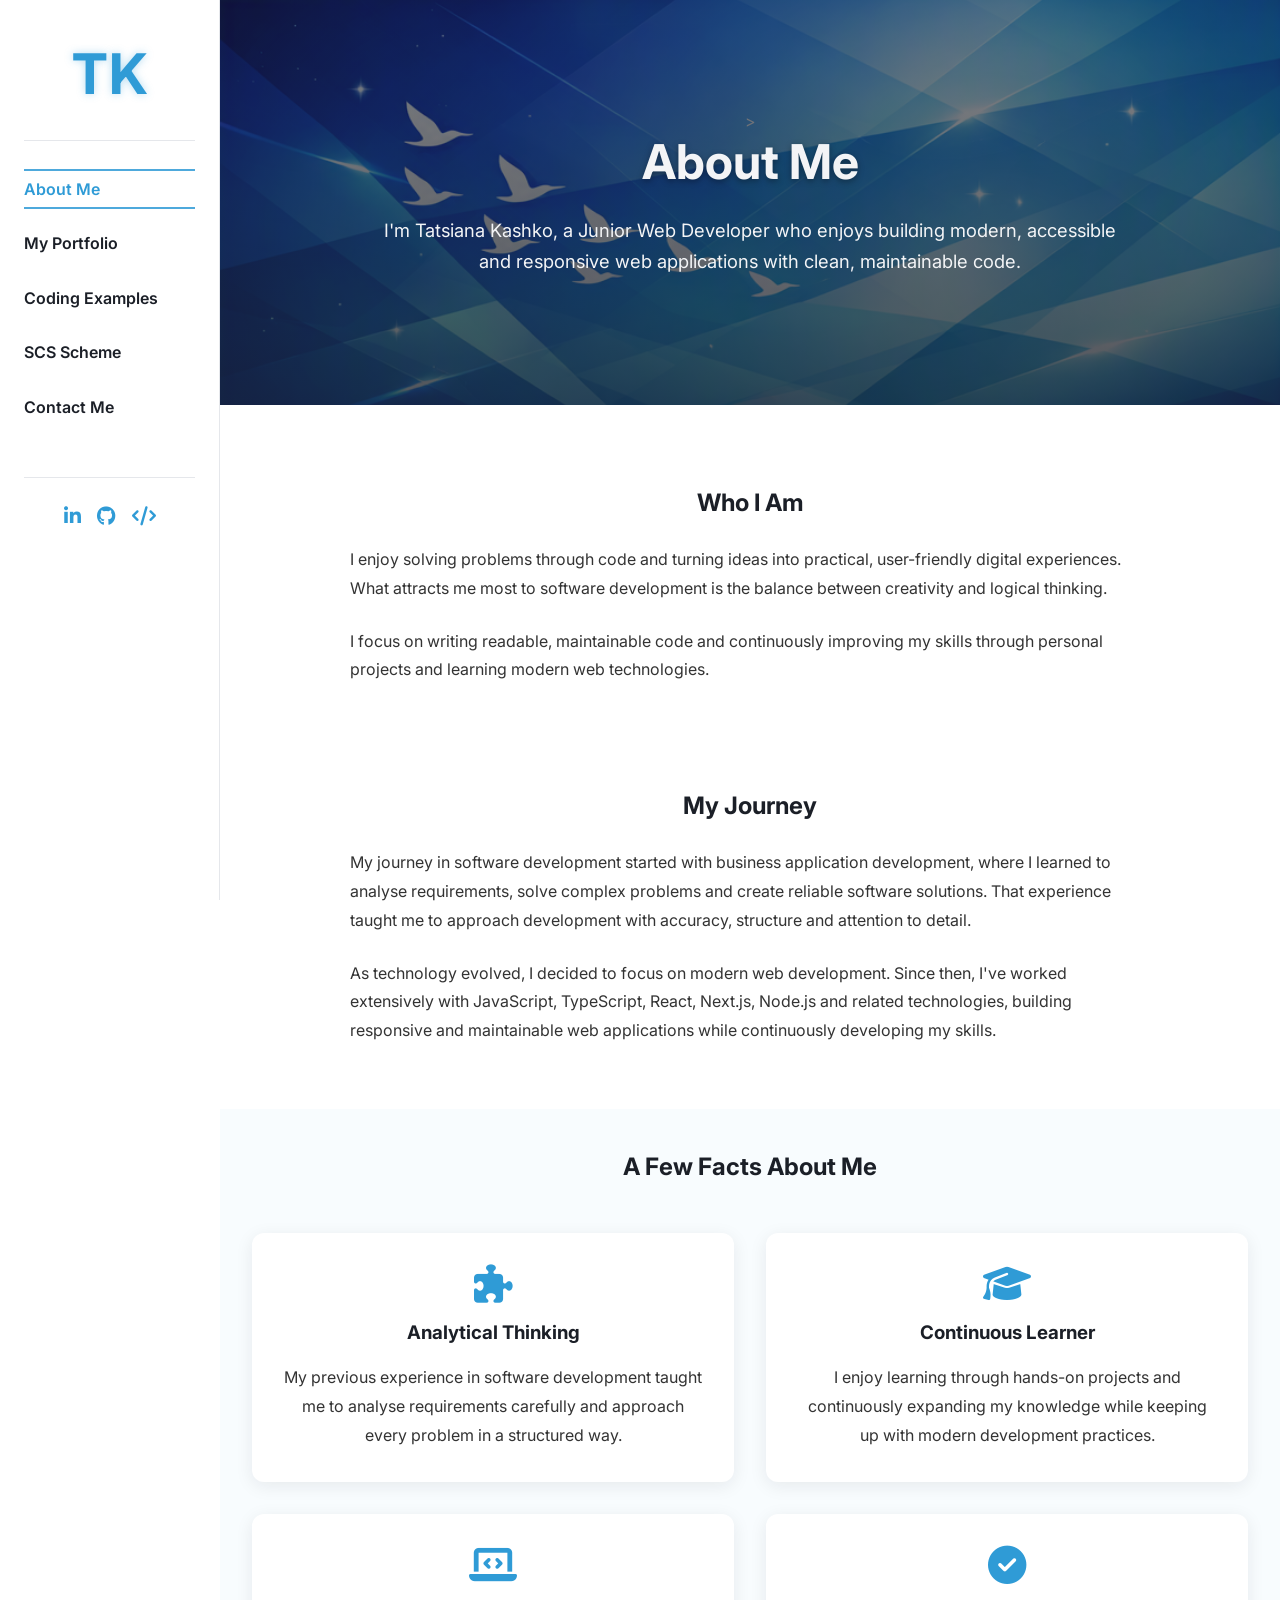
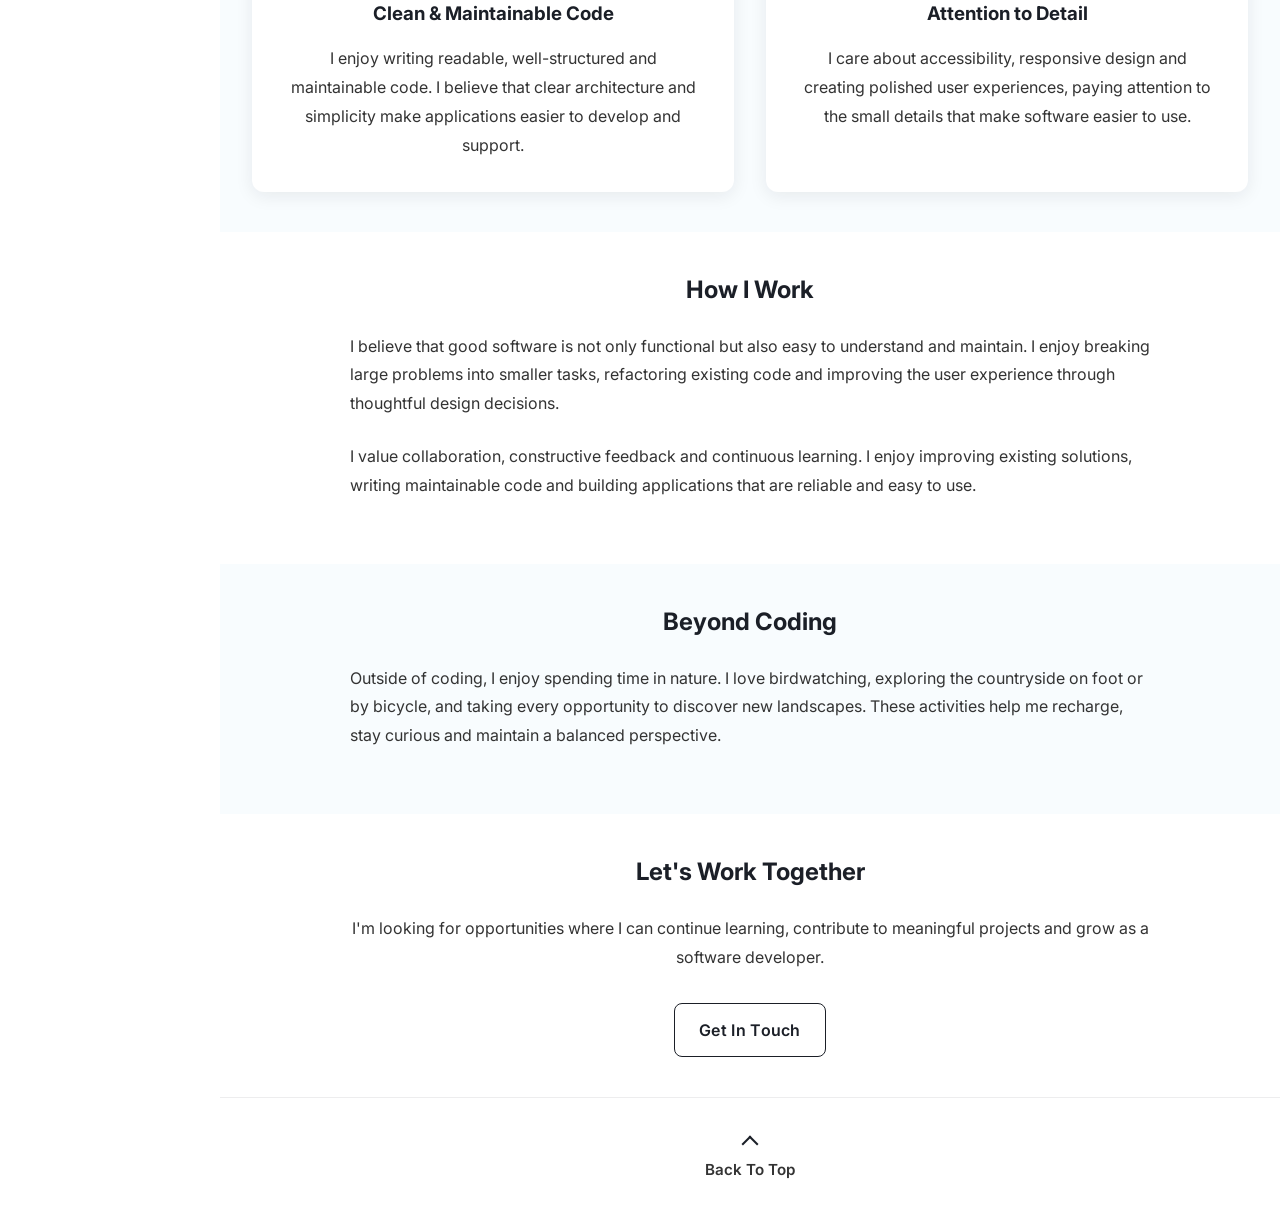
==== about/index.html @ 8c7efff7 "refactor: project paths" ====
<!doctype html>
<html lang="en">
<head>
  <meta charset="UTF-8">
  <meta name="viewport"
        content="width=device-width, initial-scale=1.0">
  <title>About Me – Tatsiana Kashko</title>

  <link rel="preconnect" href="https://fonts.googleapis.com">
  <link rel="preconnect" href="https://fonts.gstatic.com" crossorigin>
  <link href="https://fonts.googleapis.com/css2?family=Inter:wght@400;600;700&display=swap" rel="stylesheet">
  <link rel="stylesheet" href="https://cdnjs.cloudflare.com/ajax/libs/font-awesome/6.5.0/css/all.min.css">
  <link rel="stylesheet" href="../css/main.css">

  <link rel="apple-touch-icon" sizes="180x180" href="../assets/icons/apple-touch-icon.png">
  <link rel="icon" type="image/png" sizes="32x32" href="../assets/icons/favicon-32x32.png">
  <link rel="icon" type="image/png" sizes="16x16" href="../assets/icons/favicon-16x16.png">
  <link rel="manifest" href="../assets/icons/site.webmanifest">
</head>

<body id="top">

<input type="checkbox" id="menu-toggle" class="menu-checkbox" hidden>

<label for="menu-toggle"
       class="burger"
       aria-label="Toggle menu">
  <span class="burger__line"></span>
</label>

<aside class="side-menu">

  <div class="side-menu__branding">
    <a href="../"
       class="side-menu__logo"
       aria-label="Home">TK</a>
  </div>

  <nav class="main-nav">
    <ul>
      <li><a href="./" aria-current="page" class="active">About Me</a></li>
      <li><a href="../#portfolio">My Portfolio</a></li>
      <li><a href="../coding-examples/">Coding Examples</a></li>
      <li><a href="../scs-scheme/">SCS Scheme</a></li>
      <li><a href="../#contact">Contact Me</a></li>
    </ul>
  </nav>

  <div class="social-links">
    <a href="https://www.linkedin.com/in/tatsiana-kashko/"
       target="_blank"
       rel="noopener noreferrer"
       aria-label="LinkedIn">
      <i class="fa-brands fa-linkedin-in" aria-hidden="true"></i>
    </a>

    <a href="https://github.com/feafania"
       target="_blank"
       rel="noopener noreferrer"
       aria-label="GitHub">
      <i class="fa-brands fa-github" aria-hidden="true"></i>
    </a>

    <a href="https://www.codewars.com/users/feafania"
       target="_blank"
       rel="noopener noreferrer"
       aria-label="Codewars">
      <i class="fa-solid fa-code" aria-hidden="true"></i>
    </a>
  </div>

</aside>

<main class="content">

  <section class="hero hero--page" aria-labelledby="about-title">>
    <div class="hero__inner">
      <h1 id="about-title">About Me</h1>
      <p>
        I'm Tatsiana Kashko, a Junior Web Developer who enjoys building
        modern, accessible and responsive web applications with clean,
        maintainable code.
      </p>
    </div>
  </section>

  <section class="about">
    <div class="container">
      <h2>Who I Am</h2>
      <p>
        I enjoy solving problems through code and turning ideas into practical,
        user-friendly digital experiences. What attracts me most to software
        development is the balance between creativity and logical thinking.
      </p>
      <p>
        I focus on writing readable, maintainable code and continuously
        improving my skills through personal projects and learning modern web
        technologies.
      </p>
    </div>
  </section>

  <section class="about__section">
    <div class="container">
      <h2>My Journey</h2>
      <p>
        My journey in software development started with business application
        development, where I learned to analyse requirements, solve complex problems
        and create reliable software solutions. That experience taught me to approach
        development with accuracy, structure and attention to detail.
      </p>
      <p>
        As technology evolved, I decided to focus on modern web development. Since
        then, I've worked extensively with JavaScript, TypeScript, React, Next.js,
        Node.js and related technologies, building responsive and maintainable web
        applications while continuously developing my skills.
      </p>
    </div>
  </section>

  <section class="about__section">
    <div class="container">
      <h2>A Few Facts About Me</h2>
      <div class="about__facts" role="list">
        <article class="fact-card" role="listitem">
          <i class="fa-solid fa-puzzle-piece" aria-hidden="true"></i>
          <h3>Analytical Thinking</h3>
          <p>
            My previous experience in software development taught me
            to analyse requirements carefully and approach every problem in a structured way.
          </p>
        </article>

        <article class="fact-card" role="listitem">
          <i class="fa-solid fa-graduation-cap" aria-hidden="true"></i>
          <h3>Continuous Learner</h3>
          <p>
            I enjoy learning through hands-on projects and continuously
            expanding my knowledge while keeping up with modern development practices.
          </p>
        </article>

        <article class="fact-card" role="listitem">
          <i class="fa-solid fa-laptop-code" aria-hidden="true"></i>
          <h3>Clean & Maintainable Code</h3>
          <p>
            I enjoy writing readable, well-structured and maintainable code.
            I believe that clear architecture and simplicity make applications easier
            to develop and support.
          </p>
        </article>

        <article class="fact-card" role="listitem">
          <i class="fa-solid fa-circle-check" aria-hidden="true"></i>
          <h3>Attention to Detail</h3>
          <p>
            I care about accessibility, responsive design and creating
            polished user experiences, paying attention to the small
            details that make software easier to use.
          </p>
        </article>
      </div>
    </div>
  </section>

  <section class="about__section">
    <div class="container">
      <h2>How I Work</h2>
      <p>
        I believe that good software is not only functional but also easy to
        understand and maintain. I enjoy breaking large problems into smaller
        tasks, refactoring existing code and improving the user experience
        through thoughtful design decisions.
      </p>
      <p>
        I value collaboration, constructive feedback and continuous learning.
        I enjoy improving existing solutions, writing maintainable code
        and building applications that are reliable and easy to use.
      </p>
    </div>
  </section>

  <section class="about__section">
    <div class="container">
      <h2>Beyond Coding</h2>
      <p>
        Outside of coding, I enjoy spending time in nature. I love birdwatching,
        exploring the countryside on foot or by bicycle, and taking every opportunity
        to discover new landscapes. These activities help me recharge, stay curious
        and maintain a balanced perspective.
      </p>
    </div>
  </section>

  <section class="about__section">
    <div class="container">
      <h2>Let's Work Together</h2>
      <p>
        I'm looking for opportunities where I can continue learning,
        contribute to meaningful projects and grow as a software developer.
      </p>
      <a href="../#contact" class="about__cta btn" aria-label="Go to contact section">
        Get In Touch
      </a>
    </div>
  </section>

  <footer class="footer">
    <a href="#top" class="back-to-top">
      <span class="back-to-top__arrow  scroll-arrow scroll-arrow--up" aria-hidden="true"></span>
      <span>Back To Top</span>
    </a>
  </footer>

</main>

</body>
</html>
---- css/main.css ----
/* BREAKPOINTS */
/* PATHS */
/* PROJECT CARDS  */
/* TRANSITION  */
/* PORTFOLIO */
.contact__form label, .menu-checkbox {
  position: absolute;
  width: 1px;
  height: 1px;
  padding: 0;
  margin: -1px;
  overflow: hidden;
  clip-path: inset(50%);
  white-space: nowrap;
  border: 0;
}

.burger__line, .burger__line::before, .burger__line::after {
  width: 22px;
  height: 2px;
  background-color: #2f9bd6;
  border-radius: 2px;
  transition: all 0.3s ease;
}

.hero__inner h1, .hero__inner h2 {
  text-shadow: 0 2px 6px rgba(0, 0, 0, 0.35);
}

.coding-examples, .hero--page .hero__inner {
  opacity: 0;
  transform: translateY(10px);
  animation: fade-in-up 0.6s ease forwards;
}

.btn:focus-visible, .back-to-top:focus-visible, .view-project-btn:focus-visible, .burger:focus-visible, .scs-card__link:focus-visible, .about__cta:focus-visible, a:focus-visible, button:focus-visible {
  outline: 2px solid #2f9bd6;
  outline-offset: 4px;
}

*,
*::before,
*::after {
  box-sizing: border-box;
}

html {
  font-size: 16px;
  scroll-behavior: smooth;
}

body {
  margin: 0;
  font-family: "Inter", "Roboto", Arial, sans-serif;
  font-optical-sizing: auto;
  font-weight: 400;
  font-style: normal;
  color: #333333;
  line-height: 1.5;
  background-color: #ffffff;
  -webkit-font-smoothing: antialiased;
  -moz-osx-font-smoothing: grayscale;
}
@media (min-width: 768px) {
  body {
    background-color: #ffffff;
  }
}

h1,
h2,
h3 {
  margin: 0 0 0.5em;
  font-weight: 700;
  color: #1b1f27;
}

a {
  color: inherit;
  text-decoration: none;
}

ul {
  list-style: none;
  margin: 0;
  padding: 0;
}

img {
  max-width: 100%;
  display: block;
}

button {
  border: none;
  background: none;
  padding: 0;
  cursor: pointer;
  font: inherit;
}

.side-menu {
  position: fixed;
  top: 0;
  left: 0;
  width: 220px;
  height: 100vh;
  background-color: #ffffff;
  backdrop-filter: blur(6px);
  border-right: 1px solid #e5e7eb;
  display: flex;
  flex-direction: column;
  align-items: stretch;
  padding: 2rem 1.5rem;
  overflow-y: auto;
  z-index: 100;
  opacity: 0;
  transform: translateX(-100%);
  transition: transform 0.3s ease, opacity 0.3s ease;
}
@media (min-width: 576px) {
  .side-menu {
    opacity: 1;
    transform: translateX(0);
  }
}
.side-menu__branding {
  margin-bottom: 2rem;
  padding-bottom: 1.5rem;
  border-bottom: 1px solid #e5e7eb;
  text-align: center;
}
.side-menu__branding a {
  margin-top: 2rem;
  display: inline-block;
  font-size: 2.5rem;
  font-weight: 700;
  color: #2f9bd6;
  letter-spacing: 1px;
  text-shadow: 0 0 8px rgba(47, 155, 214, 0.35);
}
@media (min-width: 576px) {
  .side-menu__branding a {
    margin-top: 0;
    font-size: 3.5rem;
  }
}

.menu-checkbox:checked ~ .side-menu {
  opacity: 1;
  transform: translateX(0);
}

.content {
  background-color: #ffffff;
}
@media (min-width: 576px) {
  .content {
    margin-left: 220px;
  }
}

.hero {
  position: relative;
  overflow: hidden;
  min-height: 100vh;
  display: flex;
  flex-direction: column;
  align-items: center;
  justify-content: center;
  text-align: center;
  padding: 1.5rem;
  color: #f3f4f6;
  background-color: #1b1f27;
  background-image: url("../assets/images/hero-cold-geometry-mobile.png");
  background-attachment: scroll;
  background-size: cover;
  background-position: center;
  background-repeat: no-repeat;
  transition: background-image 0.3s ease-in-out;
}
@media (min-width: 576px) {
  .hero {
    background-image: url("../assets/images/hero-cold-geometry-desktop.png");
  }
}
@media (min-width: 992px) {
  .hero {
    background-image: url("../assets/images/hero-cold-geometry-wide.png");
    background-attachment: fixed;
  }
}
@media (min-width: 1200px) {
  .hero {
    background-image: url("../assets/images/hero-cold-geometry-4k.png");
  }
}
.hero::after {
  content: "";
  position: absolute;
  inset: 0;
  background: linear-gradient(to bottom, rgba(27, 31, 39, 0.55), rgba(27, 31, 39, 0.75));
  z-index: 0;
}
.hero__inner {
  position: relative;
  z-index: 1;
  max-width: 60rem;
}
.hero__inner h1 {
  font-size: 1.75rem;
  line-height: 1.2;
  color: #f3f4f6;
}
@media (min-width: 768px) {
  .hero__inner h1 {
    font-size: 2.5rem;
  }
}
@media (min-width: 992px) {
  .hero__inner h1 {
    font-size: 3rem;
  }
}
.hero__inner h2 {
  font-weight: 400;
  font-size: 1.1rem;
  opacity: 0.9;
  color: #f3f4f6;
}
@media (min-width: 768px) {
  .hero__inner h2 {
    font-size: 1.35rem;
  }
}
.hero__scroll-down {
  position: absolute;
  bottom: 2rem;
  left: 50%;
  transform: translateX(-50%);
  z-index: 2;
  opacity: 0;
  animation: fade-in 0.8s ease 0.8s forwards;
  display: flex;
  flex-direction: column;
  align-items: center;
  gap: 0.5rem;
  transition: opacity 0.25s ease, transform 0.25s ease, color 0.25s ease;
  font-size: 0.9rem;
  color: #f3f4f6;
}
.hero__scroll-down:hover {
  color: #2f9bd6;
  opacity: 1;
  transform: translateX(-50%) translateY(4px);
}
.hero__scroll-down:hover .hero__arrow {
  border-color: #2f9bd6;
  text-shadow: 0 0 10px rgba(47, 155, 214, 0.45);
  animation-duration: 0.5s;
}
.hero--page {
  min-height: 45vh;
  background-attachment: scroll;
}
.hero--page .hero__inner {
  max-width: 48rem;
}
.hero--page .hero__inner h1 {
  font-size: 2rem;
}
@media (min-width: 768px) {
  .hero--page .hero__inner h1 {
    font-size: 3rem;
  }
}
.hero--page .hero__inner p {
  font-size: 1.15rem;
  line-height: 1.7;
}

.portfolio {
  padding-top: 0.75rem;
  padding-bottom: 0.75rem;
}
@media (min-width: 576px) {
  .portfolio {
    padding-top: 1.1rem;
    padding-bottom: 1.1rem;
  }
}
@media (min-width: 768px) {
  .portfolio {
    padding-top: 1.4rem;
    padding-bottom: 1.4rem;
  }
}

.portfolio__grid {
  display: grid;
  grid-template-columns: 1fr;
  gap: 0;
  align-items: start;
}
@media (min-width: 768px) {
  .portfolio__grid {
    grid-template-columns: repeat(2, 1fr);
  }
}
@media (min-width: 1200px) {
  .portfolio__grid {
    grid-template-columns: repeat(3, 1fr);
  }
}

.about, .about__section {
  padding-bottom: 2.5rem;
  padding-inline: 1rem;
}
@media (min-width: 768px) {
  .about, .about__section {
    padding-inline: 2rem;
  }
}
.about h2, .about__section h2 {
  margin-bottom: 1.5rem;
  text-align: center;
}
.about p, .about__section p {
  max-width: 50rem;
  margin: 0 auto 1.5rem;
  line-height: 1.8;
}
.about {
  padding-top: 5rem;
}
.about__section {
  padding-top: 2.5rem;
}
.about__section:nth-of-type(even) {
  background: rgba(47, 155, 214, 0.03);
}
.about__facts {
  display: grid;
  gap: 2rem;
  margin-top: 3rem;
}
@media (min-width: 768px) {
  .about__facts {
    grid-template-columns: repeat(2, 1fr);
  }
}
.about__section:last-of-type {
  text-align: center;
}
.about__section:last-of-type p {
  margin-bottom: 2rem;
}

.fact-card {
  padding: 2rem;
  text-align: center;
  background: #ffffff;
  border-radius: 0.75rem;
  box-shadow: 0 4px 18px rgba(27, 31, 39, 0.08);
  transition: transform 0.25s ease, box-shadow 0.25s ease;
}
.fact-card:hover {
  transform: translateY(-6px);
  box-shadow: 0 10px 24px rgba(27, 31, 39, 0.12);
}
.fact-card i {
  display: block;
  margin-bottom: 1rem;
  font-size: 2.4rem;
  color: #2f9bd6;
}
.fact-card h3 {
  margin-bottom: 1rem;
}
.fact-card p {
  margin-bottom: 0;
  max-width: none;
}

.about__cta {
  display: inline-block;
  padding: 1rem 2.25rem;
  border-radius: 0.75rem;
  background: #2f9bd6;
  color: #ffffff;
  font-weight: 600;
  letter-spacing: 0.3px;
  transition: background 0.25s ease, transform 0.25s ease, box-shadow 0.25s ease;
}
.about__cta:hover {
  background: rgb(38.7771084337, 140.921686747, 196.7228915663);
  transform: translateY(-3px);
  box-shadow: 0 8px 22px rgba(47, 155, 214, 0.25);
}
.contact {
  padding: 1.25rem;
}
@media (min-width: 576px) {
  .contact {
    padding: 1.4rem;
  }
}
@media (min-width: 768px) {
  .contact {
    padding: 1.6rem;
  }
}
@media (min-width: 992px) {
  .contact {
    padding: 1.8rem;
  }
}
.contact__inner {
  display: flex;
  flex-direction: column;
  gap: 2.5rem;
}
@media (min-width: 992px) {
  .contact__inner {
    flex-direction: row;
    gap: 3rem;
    align-items: start;
  }
}
.contact__info {
  flex: 1 1 0;
}
.contact__info h2 {
  font-size: 1.75rem;
  font-weight: 700;
  color: #1b1f27;
  margin-bottom: 1rem;
}
@media (min-width: 768px) {
  .contact__info h2 {
    font-size: 2rem;
  }
}
.contact__info p {
  color: #6b7280;
  line-height: 1.7;
  margin-bottom: 1.5rem;
}
.contact__details {
  display: flex;
  flex-direction: column;
  gap: 1rem;
  margin: 2rem 0;
}
.contact__details a {
  display: inline-flex;
  align-items: center;
  gap: 0.75rem;
  padding: 0.8rem 0.5rem;
  border: 1px solid #e5e7eb;
  border-radius: 0.5rem;
  width: 100%;
}
@media (min-width: 576px) {
  .contact__details a {
    width: fit-content;
  }
}
.contact__details a span {
  overflow-wrap: anywhere;
  word-break: break-word;
}
.contact__details a {
  font-weight: 700;
  font-size: 0.9rem;
}
@media (min-width: 576px) {
  .contact__details a {
    padding: 0.8rem 1rem;
    font-size: 1.05rem;
  }
}
@media (min-width: 992px) {
  .contact__details a {
    padding: 0.8rem 0.5rem;
    font-size: 0.9rem;
  }
}
@media (min-width: 1200px) {
  .contact__details a {
    padding: 0.8rem 1rem;
    font-size: 1.05rem;
  }
}
.contact__details a {
  color: #1b1f27;
  transition: border-color 0.25s ease, color 0.25s ease, box-shadow 0.25s ease;
}
.contact__details a:hover {
  color: #2f9bd6;
  border-color: #2f9bd6;
  box-shadow: 0 0 0 3px rgba(47, 155, 214, 0.15);
}
.contact__details a i {
  width: 1.2rem;
  text-align: center;
  flex-shrink: 0;
}
.contact__form {
  flex: 1 1 0;
}
@media (min-width: 992px) {
  .contact__form {
    flex: 2 0 0;
  }
}
.contact__form {
  display: grid;
  grid-template-columns: 1fr;
  gap: 1.25rem;
}
@media (min-width: 768px) {
  .contact__form {
    grid-template-columns: repeat(2, 1fr);
    column-gap: 1.5rem;
  }
}
@media (min-width: 768px) {
  .contact__form label[for=first-name],
  .contact__form #first-name {
    grid-column: 1/2;
  }
}
@media (min-width: 768px) {
  .contact__form label[for=last-name],
  .contact__form #last-name {
    grid-column: 2/3;
  }
}
.contact__form label[for=email],
.contact__form #email,
.contact__form label[for=subject],
.contact__form #subject,
.contact__form label[for=message],
.contact__form #message,
.contact__form > .btn {
  grid-column: 1/-1;
}
.contact__form input,
.contact__form textarea {
  width: 100%;
  padding: 0.9rem 1rem;
  border: 1px solid #e5e7eb;
  border-radius: 0.5rem;
  font: inherit;
  color: #333333;
  background-color: #ffffff;
  transition: border-color 0.25s ease, box-shadow 0.25s ease;
}
.contact__form input::placeholder,
.contact__form textarea::placeholder {
  color: #6b7280;
}
.contact__form input:focus-visible,
.contact__form textarea:focus-visible {
  outline: none;
  border-color: #2f9bd6;
  box-shadow: 0 0 0 3px rgba(47, 155, 214, 0.15);
}
.contact__form textarea {
  resize: vertical;
  min-height: 8rem;
}
.contact__submit {
  margin-top: 0.5rem;
}
@media (min-width: 576px) {
  .contact__submit {
    justify-self: start;
  }
}

.wrapper {
  padding: 1.25rem;
}
@media (min-width: 576px) {
  .wrapper {
    padding: 1.4rem;
  }
}
@media (min-width: 768px) {
  .wrapper {
    padding: 1.6rem;
  }
}
@media (min-width: 992px) {
  .wrapper {
    padding: 1.8rem;
  }
}

.container {
  width: min(70rem, 100%);
  margin-inline: auto;
}

footer {
  border-top: 1px solid rgba(27, 31, 39, 0.08);
  padding-top: 1.5rem;
  text-align: center;
}

.coding-examples {
  background: rgba(47, 155, 214, 0.03);
  padding-top: 6rem;
  padding-bottom: 6rem;
  padding-inline: 1rem;
}
@media (min-width: 768px) {
  .coding-examples {
    padding-inline: 2rem;
  }
}
@media (min-width: 768px) {
  .coding-examples {
    padding-top: 7rem;
    padding-bottom: 7rem;
  }
}
.coding-examples__placeholder {
  max-width: 44rem;
  margin-inline: auto;
  padding: 3rem 1.5rem;
  text-align: center;
  background: #ffffff;
  border-radius: 1rem;
  box-shadow: 0 6px 24px rgba(27, 31, 39, 0.06);
  transition: transform 0.25s ease, box-shadow 0.25s ease;
}
@media (min-width: 768px) {
  .coding-examples__placeholder {
    padding: 4rem 2rem;
  }
}
.coding-examples__placeholder:hover {
  transform: translateY(-4px);
  box-shadow: 0 10px 28px rgba(27, 31, 39, 0.1);
}
.coding-examples i {
  margin-bottom: 1.5rem;
  font-size: 3rem;
  background: linear-gradient(135deg, #2f9bd6, rgb(110.9036144578, 185.7228915663, 226.5963855422));
  -webkit-background-clip: text;
  color: transparent;
}
.coding-examples h2 {
  margin-bottom: 1.5rem;
  font-size: 1.75rem;
  letter-spacing: 0.5px;
}
.coding-examples p {
  max-width: 36rem;
  margin-inline: auto;
  line-height: 1.8;
  font-size: 1.05rem;
  color: #6b7280;
}

.scs, .scs__section {
  padding-bottom: 2.5rem;
  padding-inline: 1rem;
}
@media (min-width: 768px) {
  .scs, .scs__section {
    padding-inline: 2rem;
  }
}
.scs h2, .scs__section h2 {
  margin-bottom: 1.5rem;
  text-align: center;
}
.scs p, .scs__section p {
  max-width: 50rem;
  margin: 0 auto 1.5rem;
  line-height: 1.8;
}
.scs {
  padding-top: 5rem;
}
.scs__section {
  padding-top: 2.5rem;
  background: rgba(47, 155, 214, 0.04);
}
.scs__cards {
  display: grid;
  gap: 2.5rem;
}
@media (min-width: 1200px) {
  .scs__cards {
    grid-template-columns: repeat(2, minmax(0, 1fr));
    gap: 3rem;
  }
}

.scs-card {
  position: relative;
  padding: 2.5rem;
  display: flex;
  flex-direction: column;
  justify-content: space-between;
  align-items: center;
  background: #ffffff;
  border-radius: 0.75rem;
  box-shadow: 0 6px 24px rgba(27, 31, 39, 0.06);
  transition: transform 0.25s ease, box-shadow 0.25s ease;
}
.scs-card:hover {
  transform: translateY(-8px);
  box-shadow: 0 14px 32px rgba(27, 31, 39, 0.12);
}
.scs-card:focus-within::after {
  content: "";
  position: absolute;
  inset: -4px;
  border: 2px solid #2f9bd6;
  border-radius: 0.75rem;
  pointer-events: none;
}
.scs-card i {
  display: block;
  margin-bottom: 1rem;
  font-size: 2.5rem;
  background: linear-gradient(135deg, #2f9bd6, rgb(110.9036144578, 185.7228915663, 226.5963855422));
  -webkit-background-clip: text;
  color: transparent;
}
.scs-card h3 {
  margin-bottom: 1rem;
  font-size: 1.25rem;
  letter-spacing: 0.3px;
}
.scs-card p {
  max-width: none;
  font-size: 1.05rem;
  color: #6b7280;
}
.scs-card__list {
  margin: 1.5rem 0;
  text-align: center;
  line-height: 1.8;
  font-size: 0.95rem;
  color: #6b7280;
}
@media (min-width: 1200px) {
  .scs-card__list {
    padding-left: 1.25rem;
    text-align: left;
  }
}
.scs-card__list li + li {
  margin-top: 0.5rem;
}
.scs-card__link {
  display: block;
  margin-top: 1rem;
  padding-bottom: 0.15rem;
  border-bottom: 1px solid transparent;
  color: #2f9bd6;
  font-weight: 600;
  font-size: 1rem;
  letter-spacing: 0.3px;
  transition: color 0.25s ease;
}
.scs-card__link:hover {
  color: rgb(36.2578313253, 131.7662650602, 183.9421686747);
  border-color: #2f9bd6;
}
.scs-card__total-score {
  margin-top: auto;
  display: inline-block;
  padding: 0.4rem 0.85rem;
  border-radius: 0.5rem;
  background: #2f9bd6;
  color: #ffffff;
  font-weight: 600;
  font-size: 0.9rem;
  transition: background 0.25s ease, box-shadow 0.25s ease, transform 0.25s ease;
}
.scs-card__total-score:hover {
  background: #45b2f0;
  box-shadow: 0 0 12px rgba(69, 178, 240, 0.45);
  transform: translateY(-2px);
  color: #ffffff;
}

.burger {
  position: fixed;
  top: 1rem;
  left: 1rem;
  z-index: 110;
  width: 40px;
  height: 40px;
  border-radius: 10px;
  background-color: rgba(27, 31, 39, 0.6);
  backdrop-filter: blur(6px);
  display: flex;
  align-items: center;
  justify-content: center;
  cursor: pointer;
  box-shadow: 0 0 12px rgba(47, 155, 214, 0.25);
  transition: background-color 0.25s ease, box-shadow 0.25s ease;
}
@media (min-width: 576px) {
  .burger {
    display: none;
  }
}
.burger:hover {
  background-color: rgba(27, 31, 39, 0.75);
  box-shadow: 0 0 14px rgba(47, 155, 214, 0.35);
}
.burger__line {
  position: relative;
}
.burger__line::before, .burger__line::after {
  content: "";
  position: absolute;
  left: 0;
}
.burger__line::before {
  top: -6px;
}
.burger__line::after {
  top: 6px;
}

.menu-checkbox:checked + .burger .burger__line {
  background-color: transparent;
}
.menu-checkbox:checked + .burger .burger__line::before {
  transform: rotate(45deg) translate(4px, 4px);
}
.menu-checkbox:checked + .burger .burger__line::after {
  transform: rotate(-45deg) translate(4px, -4px);
}

.social-links {
  margin-top: 2rem;
  padding-top: 1.5rem;
  border-top: 1px solid #e5e7eb;
  display: flex;
  justify-content: center;
  gap: 1rem;
}
.social-links a {
  font-size: 1.2rem;
  color: #2f9bd6;
  transition: color 0.2s ease, transform 0.2s ease;
}
.social-links a:hover {
  color: rgb(36.2578313253, 131.7662650602, 183.9421686747);
  transform: translateY(-2px);
}

.main-nav ul li {
  margin-bottom: 1.4rem;
}
.main-nav a {
  font-weight: 600;
  font-size: 1rem;
  color: #1b1f27;
  padding: 0.25rem 0;
  display: inline-block;
  position: relative;
  transition: color 0.25s ease;
}
.main-nav a::after {
  content: "";
  position: absolute;
  left: 0;
  bottom: -3px;
  width: 0;
  height: 2px;
  background-color: #2f9bd6;
  transition: width 0.25s ease;
}
.main-nav a:hover {
  color: #2f9bd6;
}
.main-nav a:hover::after {
  width: 100%;
}
.main-nav a.active {
  width: 100%;
  color: #2f9bd6;
  pointer-events: none;
  cursor: default;
}
.main-nav a.active::before, .main-nav a.active::after {
  content: "";
  position: absolute;
  left: 0;
  width: 100%;
  height: 2px;
  background-color: rgba(47, 155, 214, 0.85);
}
.main-nav a.active::before {
  top: -4px;
}
.main-nav a.active::after {
  bottom: -4px;
}

.view-project-btn {
  display: inline-flex;
  align-items: center;
  gap: 0.55rem;
  padding: 0.55rem 1.1rem 0.55rem 0;
  font-size: 0.9rem;
  font-weight: 600;
  line-height: 1;
  color: #111111;
  background-color: transparent;
  transition: color 0.25s ease, border-color 0.25s ease, transform 0.25s ease;
  position: relative;
  z-index: 2;
}
.view-project-btn i {
  font-size: 1.15em;
  transition: transform 0.25s ease;
}
.view-project-btn:hover {
  color: #2f9bd6;
  border-color: #2f9bd6;
  transform: translateY(-2px);
}
.view-project-btn:hover i {
  transform: translateX(6px);
}
.view-project-btn:active {
  transform: translateY(0);
}
.project-card {
  position: relative;
  overflow: visible;
}
.project-card::after {
  content: "";
  position: absolute;
  inset: 0;
  background: rgba(27, 31, 39, 0.35);
  opacity: 0;
  transition: opacity 0.35s ease;
  pointer-events: none;
}
.project-card {
  transition: box-shadow 0.25s ease, transform 0.25s ease, border-color 0.25s ease;
}
.project-card__inner {
  display: flex;
  flex-direction: column;
  gap: 1rem;
  background-color: #ffffff;
  border-radius: 8px;
  padding: 1.25rem;
}
@media (min-width: 576px) {
  .project-card__inner {
    padding: 1.4rem;
  }
}
@media (min-width: 768px) {
  .project-card__inner {
    padding: 1.6rem;
  }
}
@media (min-width: 992px) {
  .project-card__inner {
    padding: 1.8rem;
  }
}
.project-card__media {
  width: 100%;
  aspect-ratio: 8/5;
  overflow: hidden;
  border-radius: 8px;
}
.project-card img {
  width: 100%;
  height: 100%;
  object-fit: cover;
  display: block;
  transition: transform 0.25s ease, filter 0.25s ease;
}
.project-card h3 {
  min-height: 1.4rem;
  font-size: 1.05rem;
  font-weight: 600;
  color: #1b1f27;
  margin: 0;
}
@media (min-width: 576px) {
  .project-card h3 {
    font-size: 1.1rem;
  }
}
@media (min-width: 768px) {
  .project-card h3 {
    font-size: 1.15rem;
  }
}
@media (min-width: 992px) {
  .project-card h3 {
    font-size: 1.2rem;
  }
}
.project-card:hover::after {
  opacity: 1;
}
.project-card:hover img {
  transform: scale(1.03);
}

.back-to-top {
  display: inline-flex;
  flex-direction: column;
  align-items: center;
  justify-content: center;
  gap: 0.6rem;
  margin: 1rem auto 2rem;
  position: relative;
  z-index: 2;
  font-size: 0.95rem;
  font-weight: 600;
  text-decoration: none;
  transition: color 0.25s ease, transform 0.25s ease;
}
.back-to-top:hover {
  color: #2f9bd6;
  transform: translateY(-2px);
}
.back-to-top .back-to-top__arrow {
  color: #1b1f27;
}
.back-to-top:hover .back-to-top__arrow {
  border-color: #2f9bd6;
  text-shadow: 0 0 10px rgba(47, 155, 214, 0.45);
  animation-duration: 0.5s;
}
.scroll-arrow {
  width: 12px;
  height: 12px;
  border-right: 2px solid currentColor;
  border-bottom: 2px solid currentColor;
  transition: border-color 0.25s ease, text-shadow 0.25s ease, transform 0.25s ease;
  animation: arrow-down 1.4s infinite ease-in-out;
}
.scroll-arrow--down {
  transform: rotate(45deg);
  animation-name: arrow-down;
}
.scroll-arrow--up {
  transform: rotate(-135deg);
  animation-name: scroll-arrow-up;
}

.btn {
  display: inline-flex;
  align-items: center;
  justify-content: center;
  gap: 0.55rem;
  width: 100%;
  padding: 0.85rem 1.5rem;
  background: transparent;
  color: #1b1f27;
  border: 1px solid #1b1f27;
  border-radius: 0.5rem;
  font: inherit;
  font-weight: 600;
  cursor: pointer;
  text-decoration: none;
  transition: color 0.25s ease, border-color 0.25s ease, background-color 0.25s ease, transform 0.25s ease, box-shadow 0.25s ease;
}
@media (min-width: 576px) {
  .btn {
    width: auto;
  }
}
.btn i {
  font-size: 1.1em;
  transition: transform 0.25s ease;
}
.btn:hover {
  color: #2f9bd6;
  border-color: #2f9bd6;
  background-color: rgba(47, 155, 214, 0.05);
  transform: translateY(-2px);
  box-shadow: 0 0.5rem 1rem rgba(47, 155, 214, 0.15);
}
.btn:hover i {
  transform: translateX(4px);
}
.btn:active {
  transform: translateY(0);
}
@keyframes fade-in {
  from {
    opacity: 0;
    transform: translateY(10px);
  }
  to {
    opacity: 0.9;
  }
}
@keyframes fade-in-up {
  from {
    opacity: 0;
    transform: translateY(10px);
  }
  to {
    opacity: 1;
    transform: translateY(0);
  }
}
@keyframes arrow-down {
  0% {
    transform: translateY(0) rotate(45deg);
  }
  50% {
    transform: translateY(6px) rotate(45deg);
  }
  100% {
    transform: translateY(0) rotate(45deg);
  }
}
@keyframes arrow-up {
  0% {
    transform: translateY(0) rotate(-135deg);
  }
  50% {
    transform: translateY(-6px) rotate(-135deg);
  }
  100% {
    transform: translateY(0) rotate(-135deg);
  }
}

/*# sourceMappingURL=main.css.map */
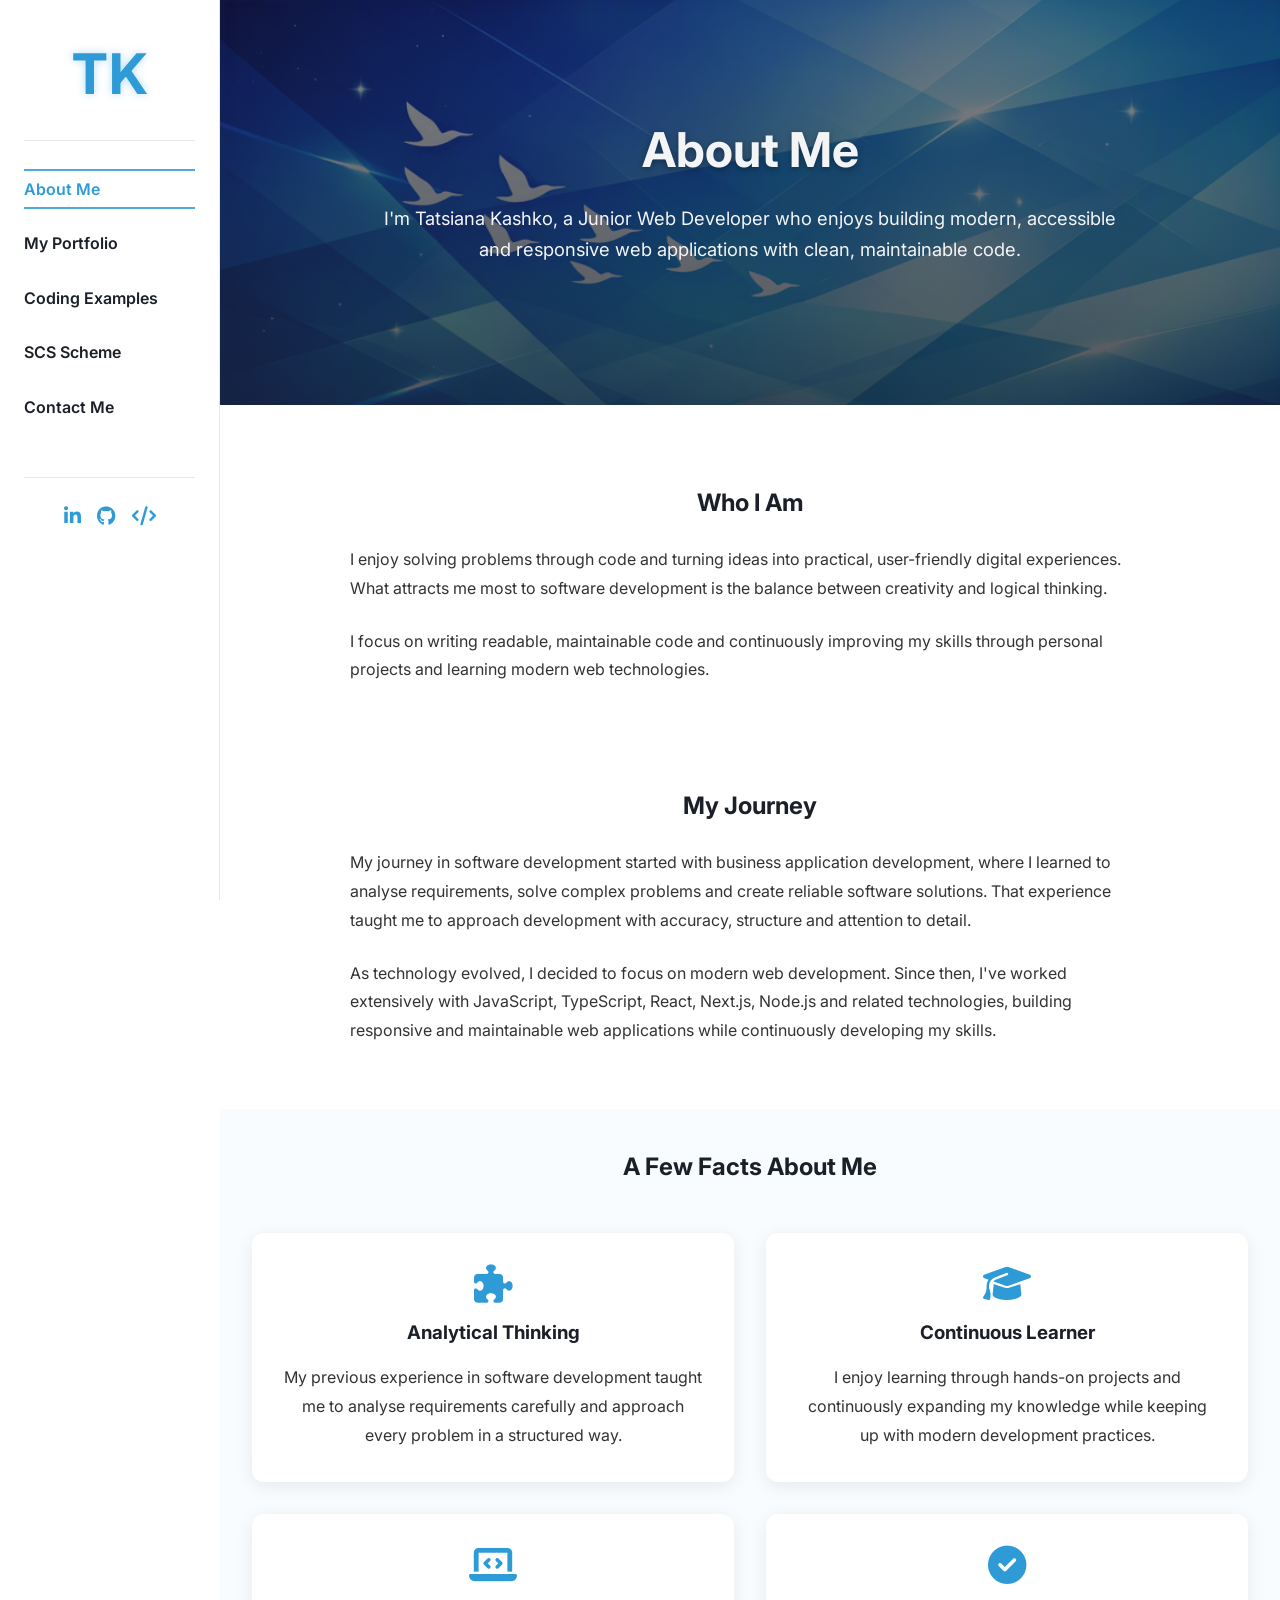
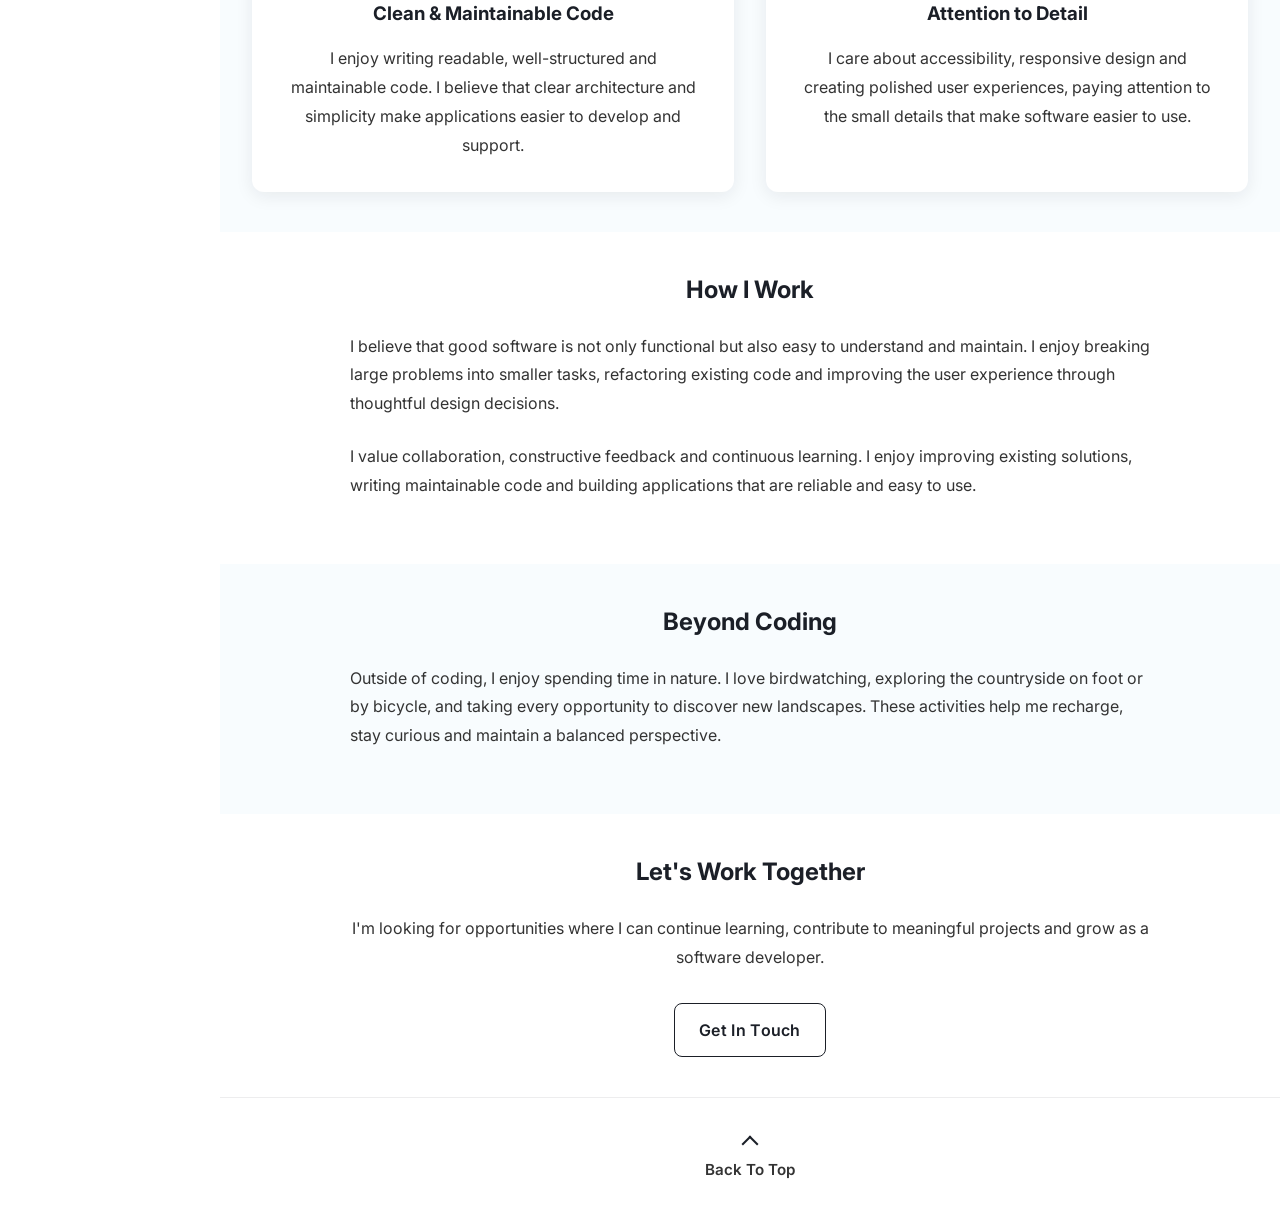
==== commit eee7b6d4: "fix: validator errors" ====
--- a/about/index.html
+++ b/about/index.html
@@ -24,9 +24,11 @@
 
 <label for="menu-toggle"
        class="burger"
-       aria-label="Toggle menu">
+       tabindex="0">
   <span class="burger__line"></span>
 </label>
+
+<label for="menu-toggle" class="menu-overlay"></label>
 
 <aside class="side-menu">
 
@@ -73,7 +75,7 @@
 
 <main class="content">
 
-  <section class="hero hero--page" aria-labelledby="about-title">>
+  <section class="hero hero--page" aria-labelledby="about-title">
     <div class="hero__inner">
       <h1 id="about-title">About Me</h1>
       <p>
@@ -121,8 +123,8 @@
   <section class="about__section">
     <div class="container">
       <h2>A Few Facts About Me</h2>
-      <div class="about__facts" role="list">
-        <article class="fact-card" role="listitem">
+      <div class="about__facts">
+        <article class="fact-card">
           <i class="fa-solid fa-puzzle-piece" aria-hidden="true"></i>
           <h3>Analytical Thinking</h3>
           <p>
@@ -131,7 +133,7 @@
           </p>
         </article>
 
-        <article class="fact-card" role="listitem">
+        <article class="fact-card">
           <i class="fa-solid fa-graduation-cap" aria-hidden="true"></i>
           <h3>Continuous Learner</h3>
           <p>
@@ -140,7 +142,7 @@
           </p>
         </article>
 
-        <article class="fact-card" role="listitem">
+        <article class="fact-card">
           <i class="fa-solid fa-laptop-code" aria-hidden="true"></i>
           <h3>Clean & Maintainable Code</h3>
           <p>
@@ -150,7 +152,7 @@
           </p>
         </article>
 
-        <article class="fact-card" role="listitem">
+        <article class="fact-card">
           <i class="fa-solid fa-circle-check" aria-hidden="true"></i>
           <h3>Attention to Detail</h3>
           <p>
@@ -214,5 +216,7 @@
 
 </main>
 
+<script src="../js/jquery-4.0.0.js"></script>
+<script type="module" src="../js/about.js"></script>
 </body>
 </html>
--- a/css/main.css
+++ b/css/main.css
@@ -27,13 +27,13 @@
   text-shadow: 0 2px 6px rgba(0, 0, 0, 0.35);
 }
 
-.coding-examples, .hero--page .hero__inner {
+.hero--page .hero__inner {
   opacity: 0;
   transform: translateY(10px);
   animation: fade-in-up 0.6s ease forwards;
 }
 
-.btn:focus-visible, .back-to-top:focus-visible, .view-project-btn:focus-visible, .burger:focus-visible, .scs-card__link:focus-visible, .about__cta:focus-visible, a:focus-visible, button:focus-visible {
+.btn:focus-visible, .back-to-top:focus-visible, .view-project-btn:focus-visible, .burger:focus-visible, .scs-card__link:focus-visible, .about__cta:focus-visible, .side-menu__branding a:focus-visible, a:focus-visible, button:focus-visible {
   outline: 2px solid #2f9bd6;
   outline-offset: 4px;
 }
@@ -138,6 +138,11 @@
   color: #2f9bd6;
   letter-spacing: 1px;
   text-shadow: 0 0 8px rgba(47, 155, 214, 0.35);
+  transition: text-shadow 0.25s ease, transform 0.25s ease;
+}
+.side-menu__branding a:hover {
+  text-shadow: 0 0 14px rgba(47, 155, 214, 0.55);
+  transform: scale(1.05);
 }
 @media (min-width: 576px) {
   .side-menu__branding a {
@@ -149,6 +154,29 @@
 .menu-checkbox:checked ~ .side-menu {
   opacity: 1;
   transform: translateX(0);
+}
+.menu-checkbox:checked ~ .menu-overlay {
+  opacity: 1;
+  visibility: visible;
+  pointer-events: auto;
+  transition: opacity 0.3s ease, visibility 0s linear 0s;
+}
+
+.menu-overlay {
+  position: fixed;
+  inset: 0;
+  z-index: 90;
+  background: rgba(27, 31, 39, 0.45);
+  backdrop-filter: blur(2px);
+  opacity: 0;
+  visibility: hidden;
+  pointer-events: none;
+  transition: opacity 0.3s ease, visibility 0s linear 0.3s;
+}
+@media (min-width: 576px) {
+  .menu-overlay {
+    display: none;
+  }
 }
 
 .content {
@@ -223,6 +251,7 @@
   }
 }
 .hero__inner h2 {
+  min-height: 1.5em;
   font-weight: 400;
   font-size: 1.1rem;
   opacity: 0.9;
@@ -235,19 +264,22 @@
 }
 .hero__scroll-down {
   position: absolute;
-  bottom: 2rem;
+  bottom: calc(2rem - 8px);
   left: 50%;
-  transform: translateX(-50%);
   z-index: 2;
   opacity: 0;
-  animation: fade-in 0.8s ease 0.8s forwards;
+  transform: translateX(-50%);
   display: flex;
   flex-direction: column;
   align-items: center;
   gap: 0.5rem;
+  padding-bottom: 8px;
   transition: opacity 0.25s ease, transform 0.25s ease, color 0.25s ease;
   font-size: 0.9rem;
   color: #f3f4f6;
+}
+.hero__scroll-down.show {
+  animation: fade-in 0.8s ease forwards;
 }
 .hero__scroll-down:hover {
   color: #2f9bd6;
@@ -277,6 +309,19 @@
 .hero--page .hero__inner p {
   font-size: 1.15rem;
   line-height: 1.7;
+}
+.hero-subtitle-animate {
+  opacity: 0;
+  transform: translateY(10px) translateX(-4px);
+  transition: opacity 0.6s ease, transform 0.6s ease;
+}
+.hero-subtitle-animate.show {
+  opacity: 1;
+  transform: translateY(0) translateX(0);
+}
+.hero-subtitle-animate.fade-out {
+  opacity: 0;
+  transform: translateY(10px) translateX(-6px);
 }
 
 .portfolio {
@@ -429,7 +474,13 @@
   }
 }
 .contact__info {
+  margin-top: 50px;
   flex: 1 1 0;
+}
+@media (min-width: 576px) {
+  .contact__info {
+    margin-top: 0;
+  }
 }
 .contact__info h2 {
   font-size: 1.75rem;
@@ -526,26 +577,10 @@
     column-gap: 1.5rem;
   }
 }
-@media (min-width: 768px) {
-  .contact__form label[for=first-name],
-  .contact__form #first-name {
-    grid-column: 1/2;
-  }
-}
-@media (min-width: 768px) {
-  .contact__form label[for=last-name],
-  .contact__form #last-name {
-    grid-column: 2/3;
-  }
-}
-.contact__form label[for=email],
-.contact__form #email,
-.contact__form label[for=subject],
-.contact__form #subject,
-.contact__form label[for=message],
-.contact__form #message,
-.contact__form > .btn {
-  grid-column: 1/-1;
+.contact__form.is-success {
+  border: 2px solid #198754;
+  padding: 1rem;
+  background: rgba(25, 135, 84, 0.05);
 }
 .contact__form input,
 .contact__form textarea {
@@ -568,9 +603,31 @@
   border-color: #2f9bd6;
   box-shadow: 0 0 0 3px rgba(47, 155, 214, 0.15);
 }
+.contact__form input.is-invalid,
+.contact__form textarea.is-invalid {
+  border-color: #dc3545;
+  box-shadow: 0 0 0 3px rgba(220, 53, 69, 0.12);
+}
+.contact__form input.is-valid,
+.contact__form textarea.is-valid {
+  border-color: #198754;
+}
 .contact__form textarea {
   resize: vertical;
   min-height: 8rem;
+}
+.contact__form .contact__error {
+  margin-top: -0.25rem;
+  font-size: 0.85rem;
+  color: #dc3545;
+}
+.contact__field {
+  display: flex;
+  flex-direction: column;
+  gap: 0.5rem;
+}
+.contact__field--full {
+  grid-column: 1/-1;
 }
 .contact__submit {
   margin-top: 0.5rem;
@@ -611,27 +668,21 @@
   text-align: center;
 }
 
-.coding-examples {
-  background: rgba(47, 155, 214, 0.03);
-  padding-top: 6rem;
-  padding-bottom: 6rem;
-  padding-inline: 1rem;
-}
-@media (min-width: 768px) {
-  .coding-examples {
-    padding-inline: 2rem;
-  }
-}
-@media (min-width: 768px) {
-  .coding-examples {
-    padding-top: 7rem;
-    padding-bottom: 7rem;
-  }
+.coding-examples__intro {
+  max-width: 44rem;
+  margin: 0 auto 2.5rem;
+  text-align: center;
+}
+.coding-examples__intro h2 {
+  font-size: 1.75rem;
+  font-weight: 700;
+  color: #1b1f27;
+  margin-bottom: 0.75rem;
 }
 .coding-examples__placeholder {
   max-width: 44rem;
   margin-inline: auto;
-  padding: 3rem 1.5rem;
+  padding: 1.5rem;
   text-align: center;
   background: #ffffff;
   border-radius: 1rem;
@@ -640,30 +691,78 @@
 }
 @media (min-width: 768px) {
   .coding-examples__placeholder {
-    padding: 4rem 2rem;
+    padding: 2rem;
   }
 }
 .coding-examples__placeholder:hover {
   transform: translateY(-4px);
   box-shadow: 0 10px 28px rgba(27, 31, 39, 0.1);
 }
-.coding-examples i {
-  margin-bottom: 1.5rem;
-  font-size: 3rem;
-  background: linear-gradient(135deg, #2f9bd6, rgb(110.9036144578, 185.7228915663, 226.5963855422));
-  -webkit-background-clip: text;
-  color: transparent;
-}
-.coding-examples h2 {
-  margin-bottom: 1.5rem;
-  font-size: 1.75rem;
-  letter-spacing: 0.5px;
-}
-.coding-examples p {
-  max-width: 36rem;
-  margin-inline: auto;
-  line-height: 1.8;
-  font-size: 1.05rem;
+
+.code-example p {
+  text-align: center;
+  color: #6b7280;
+  line-height: 1.7;
+}
+.code-example__code {
+  max-width: 44rem;
+  margin: 0 auto 3rem;
+  border-radius: 0.75rem;
+  overflow: hidden;
+  box-shadow: 0 6px 24px rgba(27, 31, 39, 0.08);
+}
+.code-example__header {
+  display: flex;
+  align-items: center;
+  justify-content: space-between;
+  padding: 0.75rem 1.25rem;
+  background-color: #1b1f27;
+  color: rgba(255, 255, 255, 0.85);
+  font-size: 0.85rem;
+  font-weight: 600;
+}
+.code-example__filename {
+  display: inline-flex;
+  align-items: center;
+  gap: 0.5rem;
+}
+.code-example__copy {
+  display: inline-flex;
+  align-items: center;
+  gap: 0.4rem;
+  background: none;
+  border: 1px solid rgba(255, 255, 255, 0.25);
+  border-radius: 0.375rem;
+  padding: 0.3rem 0.6rem;
+  color: rgba(255, 255, 255, 0.75);
+  font: inherit;
+  font-size: 0.8rem;
+  cursor: pointer;
+  transition: border-color 0.25s ease, color 0.25s ease;
+}
+.code-example__copy:hover {
+  color: #ffffff;
+  border-color: #2f9bd6;
+}
+.code-example__copy.is-copied {
+  color: #198754;
+  border-color: #198754;
+}
+.code-example__body {
+  margin: 0;
+  padding: 1.5rem;
+  overflow-x: auto;
+  font-size: 0.85rem;
+  line-height: 1.6;
+}
+.code-example__body code {
+  font-family: "SFMono-Regular", "Menlo", "Consolas", "Liberation Mono", monospace;
+}
+.code-example__noscript {
+  padding: 0.75rem 1.25rem;
+  background-color: rgba(47, 155, 214, 0.06);
+  border-top: 1px solid #e5e7eb;
+  font-size: 0.85rem;
   color: #6b7280;
 }
 
@@ -1017,9 +1116,302 @@
 }
 .project-card:hover::after {
   opacity: 1;
+  cursor: pointer;
+  pointer-events: auto;
 }
 .project-card:hover img {
   transform: scale(1.03);
+}
+
+.card-zoom {
+  position: fixed;
+  top: 0;
+  left: 0;
+  height: 100dvh;
+  visibility: hidden;
+  pointer-events: none;
+  z-index: 200;
+}
+.card-zoom.is-active {
+  visibility: visible;
+  pointer-events: auto;
+}
+.card-zoom__overlay {
+  position: absolute;
+  inset: 0;
+  width: 100%;
+  height: 100%;
+  backdrop-filter: blur(12px);
+  background: rgba(0, 0, 0, 0.45);
+  opacity: 0;
+  pointer-events: none;
+  transition: opacity 0.4s ease;
+}
+.card-zoom__overlay.is-active {
+  opacity: 1;
+  pointer-events: auto;
+}
+.card-zoom__container {
+  position: absolute;
+  inset: 0;
+  width: 100%;
+  height: 100%;
+  display: flex;
+  align-items: center;
+  justify-content: center;
+  pointer-events: none;
+  z-index: 202;
+}
+@media (min-width: 576px) {
+  .card-zoom__container {
+    padding: 70px 24px 24px;
+  }
+}
+@media (min-width: 768px) {
+  .card-zoom__container {
+    padding: 80px 32px 32px;
+  }
+}
+.card-zoom__wrapper {
+  position: relative;
+  display: flex;
+  align-items: center;
+  justify-content: center;
+  width: 90vw;
+  max-width: 1000px;
+  height: auto;
+  max-height: 90vh;
+  pointer-events: none;
+  padding-top: 20px;
+  padding-bottom: 20px;
+}
+@media (min-width: 576px) {
+  .card-zoom__wrapper {
+    padding-top: 24px;
+    padding-bottom: 24px;
+  }
+}
+@media (min-width: 768px) {
+  .card-zoom__wrapper {
+    padding-top: 30px;
+    padding-bottom: 30px;
+    width: 90vw;
+  }
+}
+.card-zoom__close {
+  position: absolute;
+  top: -20px;
+  right: -5px;
+  background: rgba(255, 255, 255, 0.95);
+  border: none;
+  width: 36px;
+  height: 36px;
+  border-radius: 50%;
+  font-size: 1.6rem;
+  line-height: 1;
+  cursor: pointer;
+  box-shadow: 0 4px 16px rgba(0, 0, 0, 0.25);
+  transition: opacity 0.3s ease, transform 0.2s ease;
+  display: flex;
+  align-items: center;
+  justify-content: center;
+  opacity: 0;
+  pointer-events: none;
+  transform: scale(0.8);
+}
+@media (min-width: 576px) {
+  .card-zoom__close {
+    top: -30px;
+    right: -10px;
+    width: 40px;
+    height: 40px;
+    font-size: 1.8rem;
+  }
+}
+@media (min-width: 768px) {
+  .card-zoom__close {
+    right: -20px;
+    width: 44px;
+    height: 44px;
+    font-size: 2rem;
+  }
+}
+@media (min-width: 992px) {
+  .card-zoom__close {
+    top: -30px;
+    right: -30px;
+  }
+}
+.card-zoom__close.is-active {
+  opacity: 1;
+  pointer-events: auto;
+}
+.card-zoom__close:hover {
+  background: #ffffff;
+  transform: scale(1.05);
+}
+.card-zoom .project-card--zoomed {
+  width: 100%;
+  max-width: 1100px;
+  height: auto;
+  max-height: 85vh;
+  border-radius: 12px;
+  overflow: hidden;
+  box-shadow: 0 20px 60px rgba(0, 0, 0, 0.5);
+  background: #ffffff;
+  pointer-events: auto;
+  transition: transform 0.6s cubic-bezier(0.22, 1, 0.36, 1), opacity 0.5s ease;
+  transform: scale(0.9) translateY(20px);
+  opacity: 0;
+  display: flex;
+  flex-direction: column;
+}
+.card-zoom .project-card--zoomed.is-open {
+  transform: scale(1) translateY(0);
+  opacity: 1;
+}
+.card-zoom .project-card--zoomed .project-card__inner {
+  padding: 1rem;
+  flex: 0 0 auto;
+  display: flex;
+  flex-direction: column;
+  gap: 0.5rem;
+}
+@media (min-width: 576px) {
+  .card-zoom .project-card--zoomed .project-card__inner {
+    padding: 1.75rem 2rem 2rem;
+    gap: 1rem;
+  }
+}
+@media (min-width: 768px) {
+  .card-zoom .project-card--zoomed .project-card__inner {
+    padding: 2rem 2.5rem 2.5rem;
+  }
+}
+.card-zoom .project-card--zoomed .project-card__media {
+  flex: 0 0 auto;
+  width: 100%;
+  aspect-ratio: 8/5;
+  overflow: hidden;
+  border-radius: 8px;
+  background: #f0f0f0;
+  max-height: 70vh;
+  min-height: 150px;
+  order: 2;
+}
+@media (min-width: 768px) {
+  .card-zoom .project-card--zoomed .project-card__media {
+    max-height: 65vh;
+  }
+}
+@media (min-width: 992px) {
+  .card-zoom .project-card--zoomed .project-card__media {
+    max-height: 60vh;
+  }
+}
+.card-zoom .project-card--zoomed img {
+  width: 100%;
+  height: 100%;
+  object-fit: cover;
+  display: block;
+}
+.card-zoom .project-card--zoomed h3 {
+  font-size: 1.2rem;
+  font-weight: 600;
+  margin: 0.5rem 0 0;
+  flex-shrink: 0;
+}
+@media (min-width: 576px) {
+  .card-zoom .project-card--zoomed h3 {
+    font-size: 1.3rem;
+  }
+}
+@media (min-width: 768px) {
+  .card-zoom .project-card--zoomed h3 {
+    font-size: 1.6rem;
+  }
+}
+.card-zoom .project-card--zoomed .view-project-btn {
+  display: inline-flex;
+  align-items: center;
+  gap: 0.5rem;
+  font-weight: 600;
+  font-size: 0.9rem;
+  color: #2f9bd6;
+  text-decoration: none;
+  margin-top: 0.5rem;
+  transition: gap 0.25s ease, color 0.25s ease;
+}
+@media (min-width: 576px) {
+  .card-zoom .project-card--zoomed .view-project-btn {
+    font-size: 1rem;
+  }
+}
+@media (min-width: 768px) {
+  .card-zoom .project-card--zoomed .view-project-btn {
+    font-size: 1.2rem;
+  }
+}
+.card-zoom .project-card--zoomed .view-project-btn i {
+  font-size: 0.85rem;
+  transition: transform 0.25s ease;
+}
+@media (min-width: 576px) {
+  .card-zoom .project-card--zoomed .view-project-btn i {
+    font-size: 0.9rem;
+  }
+}
+.card-zoom .project-card--zoomed .view-project-btn:hover {
+  color: rgb(89.6024096386, 175.4819277108, 222.3975903614);
+}
+.card-zoom .project-card--zoomed .view-project-btn:hover i {
+  transform: translateX(4px);
+}
+@media (max-height: 750px), (orientation: landscape) and (max-height: 600px) {
+  .card-zoom .project-card--zoomed {
+    max-height: 80vh;
+    width: 95vw;
+    align-items: stretch;
+    gap: 1rem;
+    padding: 0.5rem;
+  }
+  .card-zoom .project-card--zoomed .project-card__media {
+    flex: 0 0 45%;
+    height: auto;
+    max-height: 80vh;
+    aspect-ratio: unset;
+    border-radius: 12px 0 0 12px;
+    order: 0;
+  }
+  .card-zoom .project-card--zoomed .project-card__inner {
+    flex-direction: row;
+    flex: 1 1 55%;
+    padding: 1.5rem;
+    overflow-y: auto;
+    max-height: 80vh;
+    border-radius: 0 12px 12px 0;
+    background: #ffffff;
+    gap: 0.5rem;
+    width: 100%;
+  }
+}
+@media (max-height: 750px) and (min-width: 576px), (orientation: landscape) and (max-height: 600px) and (min-width: 576px) {
+  .card-zoom .project-card--zoomed .project-card__inner {
+    gap: 1rem;
+  }
+}
+@media (max-height: 750px) and (min-width: 768px), (orientation: landscape) and (max-height: 600px) and (min-width: 768px) {
+  .card-zoom .project-card--zoomed .project-card__inner {
+    gap: 2rem;
+  }
+}
+@media (max-height: 750px), (orientation: landscape) and (max-height: 600px) {
+  .card-zoom .project-card--zoomed img {
+    width: 100%;
+    height: 100%;
+    object-fit: cover;
+    display: block;
+  }
 }
 
 .back-to-top {
@@ -1028,7 +1420,8 @@
   align-items: center;
   justify-content: center;
   gap: 0.6rem;
-  margin: 1rem auto 2rem;
+  padding-top: 8px;
+  margin: calc(1rem - 8px) auto 2rem;
   position: relative;
   z-index: 2;
   font-size: 0.95rem;
@@ -1040,7 +1433,7 @@
   color: #2f9bd6;
   transform: translateY(-2px);
 }
-.back-to-top .back-to-top__arrow {
+.back-to-top__arrow {
   color: #1b1f27;
 }
 .back-to-top:hover .back-to-top__arrow {
@@ -1062,7 +1455,7 @@
 }
 .scroll-arrow--up {
   transform: rotate(-135deg);
-  animation-name: scroll-arrow-up;
+  animation-name: arrow-up;
 }
 
 .btn {
@@ -1107,10 +1500,11 @@
 @keyframes fade-in {
   from {
     opacity: 0;
-    transform: translateY(10px);
+    transform: translateX(-50%) translateY(10px);
   }
   to {
     opacity: 0.9;
+    transform: translateX(-50%) translateY(0);
   }
 }
 @keyframes fade-in-up {
